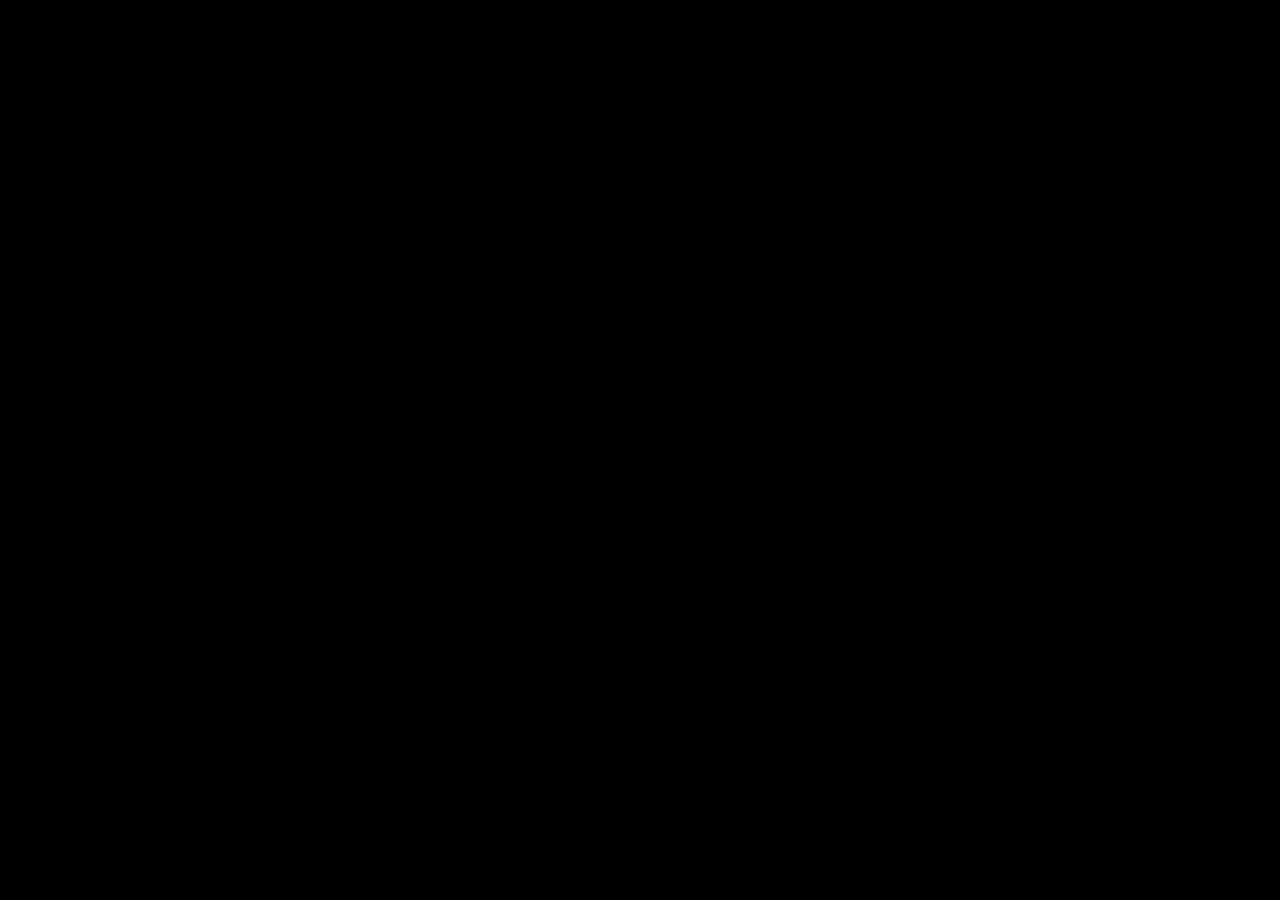
==== index.html @ 100f5323 "preparazione" ====
<!DOCTYPE html>
<html lang="it" dir="ltr">
  <head>
    <meta charset="utf-8">
    <meta name="viewport" content="width=device-width, initial-scale=1">
    <title></title>
    <link rel="stylesheet" href="https://cdnjs.cloudflare.com/ajax/libs/font-awesome/4.7.0/css/font-awesome.min.css">
    <link rel="stylesheet" href="css/style.css">
  </head>
  <body>

    <div class="container">

    </div>


  </body>
  </html>
---- css/style.css ----
*{
  box-sizing: border-box;
  margin: 0;
  padding: 0;
}

.container{
  height: 100vh;
  width: 100vw;
  max-width: 100%;
  background-color: black;
  color: #fff;
}











/* xs */
@media screen and (max-width: 768px){

}
/* /xs */

/* sd */
@media screen and (min-width: 769px) and (max-width: 991px){

}
/* /sd */

/* md */
@media screen and (min-width: 992px) and (max-width: 1200px){

}
/* /md */

/* lg */
@media screen and (min-width: 1201px){

}
/* /lg */
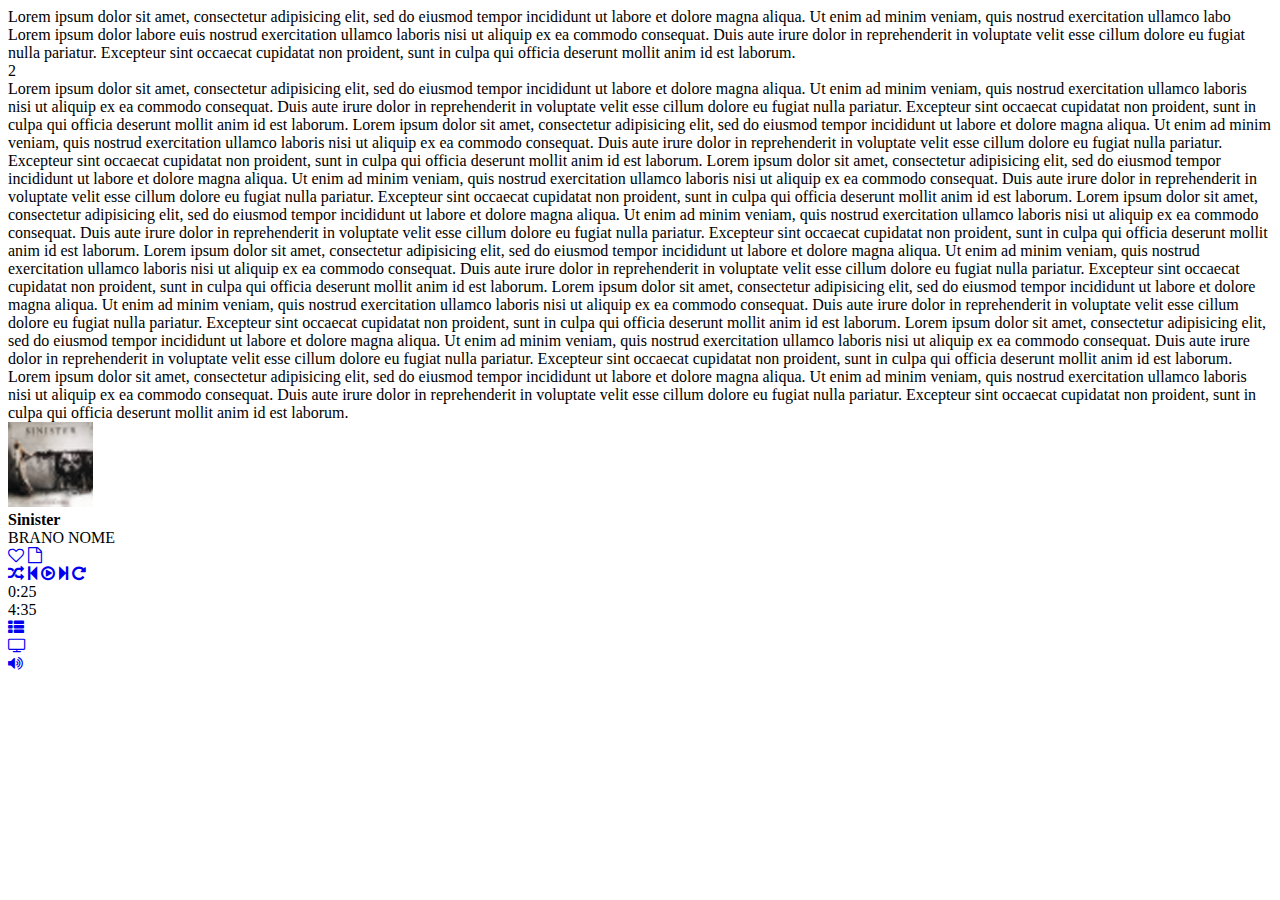
==== commit d32f7bd1: "yctc" ====
--- a/index.html
+++ b/index.html
@@ -5,14 +5,144 @@
     <meta name="viewport" content="width=device-width, initial-scale=1">
     <title></title>
     <link rel="stylesheet" href="https://cdnjs.cloudflare.com/ajax/libs/font-awesome/4.7.0/css/font-awesome.min.css">
-    <link rel="stylesheet" href="css/style.css">
+    <link rel="stylesheet" href="css/style2.css">
+    <link rel="preconnect" href="https://fonts.gstatic.com">
+<link href="https://fonts.googleapis.com/css2?family=Roboto:ital,wght@0,100;0,300;0,400;0,500;0,700;0,900;1,100;1,300;1,400;1,500;1,700;1,900&display=swap" rel="stylesheet">
   </head>
   <body>
+    <!-- contenitore pagina -->
+    <div class="container clearfix">
+      <div class="ciao">
+        <!-- sidebar -->
+        <div class="sidebar fl">
 
-    <div class="container">
+          <!-- top-sidebar -->
+          <div class="sidebar-top">
+            <div class="sidebar-top-1">
+              Lorem ipsum dolor sit amet, consectetur adipisicing elit, sed do eiusmod tempor incididunt ut labore et dolore magna aliqua. Ut enim ad minim veniam, quis nostrud exercitation ullamco labo
+            </div>
+            <div class="sidebar-top-2">
+              Lorem ipsum dolor labore euis nostrud exercitation ullamco laboris nisi ut aliquip ex ea commodo consequat. Duis aute irure dolor in reprehenderit in voluptate velit esse cillum dolore eu fugiat nulla pariatur. Excepteur sint occaecat cupidatat non proident, sunt in culpa qui officia deserunt mollit anim id est laborum.
+            </div>
+          </div>
+          <!-- /top-sidebar -->
+
+          <!-- bottom-sidebar -->
+          <div class="sidebar-bottom">
+            2
+          </div>
+          <!-- /bottom-sidebar -->
+
+        </div>
+        <!-- /sidebar -->
+
+        <!-- barra nera -->
+        <div class="barra fl">
+          <div class="upgrade-button">
+
+          </div>
+        </div>
+        <!-- /barra-nera -->
+
+        <!-- content -->
+        <div class="content fl">
+          Lorem ipsum dolor sit amet, consectetur adipisicing elit, sed do eiusmod tempor incididunt ut labore et dolore magna aliqua. Ut enim ad minim veniam, quis nostrud exercitation ullamco laboris nisi ut aliquip ex ea commodo consequat. Duis aute irure dolor in reprehenderit in voluptate velit esse cillum dolore eu fugiat nulla pariatur. Excepteur sint occaecat cupidatat non proident, sunt in culpa qui officia deserunt mollit anim id est laborum.
+          Lorem ipsum dolor sit amet, consectetur adipisicing elit, sed do eiusmod tempor incididunt ut labore et dolore magna aliqua. Ut enim ad minim veniam, quis nostrud exercitation ullamco laboris nisi ut aliquip ex ea commodo consequat. Duis aute irure dolor in reprehenderit in voluptate velit esse cillum dolore eu fugiat nulla pariatur. Excepteur sint occaecat cupidatat non proident, sunt in culpa qui officia deserunt mollit anim id est laborum.
+          Lorem ipsum dolor sit amet, consectetur adipisicing elit, sed do eiusmod tempor incididunt ut labore et dolore magna aliqua. Ut enim ad minim veniam, quis nostrud exercitation ullamco laboris nisi ut aliquip ex ea commodo consequat. Duis aute irure dolor in reprehenderit in voluptate velit esse cillum dolore eu fugiat nulla pariatur. Excepteur sint occaecat cupidatat non proident, sunt in culpa qui officia deserunt mollit anim id est laborum.
+          Lorem ipsum dolor sit amet, consectetur adipisicing elit, sed do eiusmod tempor incididunt ut labore et dolore magna aliqua. Ut enim ad minim veniam, quis nostrud exercitation ullamco laboris nisi ut aliquip ex ea commodo consequat. Duis aute irure dolor in reprehenderit in voluptate velit esse cillum dolore eu fugiat nulla pariatur. Excepteur sint occaecat cupidatat non proident, sunt in culpa qui officia deserunt mollit anim id est laborum.
+          Lorem ipsum dolor sit amet, consectetur adipisicing elit, sed do eiusmod tempor incididunt ut labore et dolore magna aliqua. Ut enim ad minim veniam, quis nostrud exercitation ullamco laboris nisi ut aliquip ex ea commodo consequat. Duis aute irure dolor in reprehenderit in voluptate velit esse cillum dolore eu fugiat nulla pariatur. Excepteur sint occaecat cupidatat non proident, sunt in culpa qui officia deserunt mollit anim id est laborum.
+          Lorem ipsum dolor sit amet, consectetur adipisicing elit, sed do eiusmod tempor incididunt ut labore et dolore magna aliqua. Ut enim ad minim veniam, quis nostrud exercitation ullamco laboris nisi ut aliquip ex ea commodo consequat. Duis aute irure dolor in reprehenderit in voluptate velit esse cillum dolore eu fugiat nulla pariatur. Excepteur sint occaecat cupidatat non proident, sunt in culpa qui officia deserunt mollit anim id est laborum.
+          Lorem ipsum dolor sit amet, consectetur adipisicing elit, sed do eiusmod tempor incididunt ut labore et dolore magna aliqua. Ut enim ad minim veniam, quis nostrud exercitation ullamco laboris nisi ut aliquip ex ea commodo consequat. Duis aute irure dolor in reprehenderit in voluptate velit esse cillum dolore eu fugiat nulla pariatur. Excepteur sint occaecat cupidatat non proident, sunt in culpa qui officia deserunt mollit anim id est laborum.
+          Lorem ipsum dolor sit amet, consectetur adipisicing elit, sed do eiusmod tempor incididunt ut labore et dolore magna aliqua. Ut enim ad minim veniam, quis nostrud exercitation ullamco laboris nisi ut aliquip ex ea commodo consequat. Duis aute irure dolor in reprehenderit in voluptate velit esse cillum dolore eu fugiat nulla pariatur. Excepteur sint occaecat cupidatat non proident, sunt in culpa qui officia deserunt mollit anim id est laborum.
+        </div>
+        <!-- /content -->
+      </div>
+
+
+      <!-- footer -->
+      <footer>
+        <div class="cento">
+          <!-- left -->
+          <div class="footer-left">
+
+            <div>
+              <div>
+                <img src="img/little-img.jpg">
+              </div>
+              <div>
+                <div>
+                  <strong>Sinister</strong>
+                </div>
+                <div class="col-gray-foot font-extra-small">
+                  BRANO NOME
+                </div>
+              </div>
+            </div>
+
+            <div class="icon-group">
+              <span><a href="#"><i class="fa fa-heart-o" aria-hidden="true"></i></a></span>
+              <span><a href="#"><i class="fa fa-file-o" aria-hidden="true"></i></a></span>
+            </div>
+          </div>
+          <!-- /left -->
+
+
+
+
+          <!-- center -->
+          <div class="footer-center">
+            <div class="footer-center-top">
+              <span><a href="#"><i class="fa fa-random" aria-hidden="true"></i></a></span>
+              <span><a href="#"><i class="fa fa-step-backward" aria-hidden="true"></i></a></span>
+              <span><a href="#"><i class="fa fa-play-circle-o" aria-hidden="true"></i></a></span>
+              <span><a href="#"><i class="fa fa-step-forward" aria-hidden="true"></i></a></span>
+              <span><a href="#"><i class="fa fa-repeat" aria-hidden="true"></i></a></span>
+            </div>
+            <div class="footer-center-bottom">
+              <div class="ciao">
+                0:25
+              </div>
+              <div class="group-lit-line-foot">
+                <div class="lit-line-foot1"></div>
+                <div class="lit-line-foot2"></div>
+              </div>
+              <div>
+                4:35
+              </div>
+
+            </div>
+
+
+
+
+
+
+
+
+          </div>
+          <!-- /center -->
+          <!-- right -->
+          <div class="footer-right">
+            <div><a href="#"><i class="fa fa-th-list" aria-hidden="true"></i></a></div>
+            <div><a href="#"><i class="fa fa-television" aria-hidden="true"></i></a></div>
+            <div><a href="#"><i class="fa fa-volume-up" aria-hidden="true"></i></a></div>
+            <div class="group-lit-line-foot">
+              <div class="lit-line-foot1"></div>
+              <div class="lit-line-foot2"></div>
+            </div>
+
+
+          </div>
+          <!-- /right -->
+        </div>
+
+
+
+      </footer>
+      <!-- /footer -->
 
     </div>
-
+    <!-- /contenitore-pagina -->
 
   </body>
   </html>
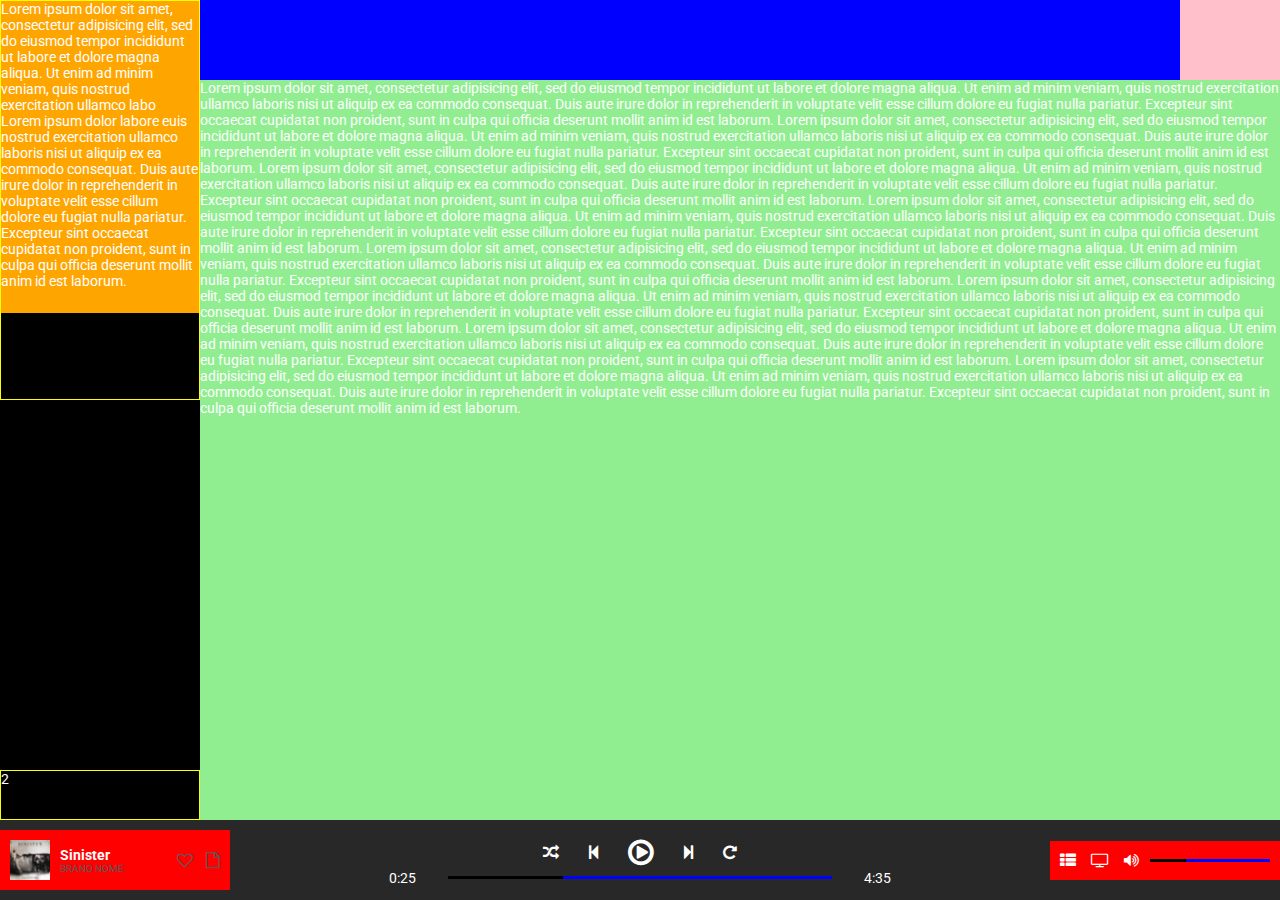
==== commit 33510f89: "vuyb" ====
--- a/index.html
+++ b/index.html
@@ -5,7 +5,7 @@
     <meta name="viewport" content="width=device-width, initial-scale=1">
     <title></title>
     <link rel="stylesheet" href="https://cdnjs.cloudflare.com/ajax/libs/font-awesome/4.7.0/css/font-awesome.min.css">
-    <link rel="stylesheet" href="css/style2.css">
+    <link rel="stylesheet" href="css/style.css">
     <link rel="preconnect" href="https://fonts.gstatic.com">
 <link href="https://fonts.googleapis.com/css2?family=Roboto:ital,wght@0,100;0,300;0,400;0,500;0,700;0,900;1,100;1,300;1,400;1,500;1,700;1,900&display=swap" rel="stylesheet">
   </head>
--- a/css/style.css
+++ b/css/style.css
@@ -0,0 +1,346 @@
+/* general */
+*{
+  box-sizing: border-box;
+  margin: 0;
+  padding: 0;
+  font-family: 'Roboto', sans-serif;
+}
+.clearfix{
+  display: table;
+  content: "";
+  clear: both;
+}
+.fl{
+  float: left;
+}
+.col-gray-foot{
+  color: #5a5a5a;
+}
+
+/* /general */
+
+/* struttura generale*/
+.container{
+  height: 100vh;
+  width: 100vw;
+  max-width: 100%;
+  background-color: black;
+  color: #fff;
+  font-size: 14px;
+  position: relative;
+}
+.ciao{
+  height: calc(100% - 80px);
+}
+.sidebar{
+  height: calc(100vh - 80px);
+  width: 200px;
+  background-color: black;
+  display: flex;
+  flex-direction: column;
+  justify-content: space-between;
+}
+.barra{
+  width: calc(100% - 200px);
+  background-color: blue;
+  height: 80px;
+  position: relative;
+}
+.content{
+  height: calc(100vh - 160px);
+  width: calc(100% - 200px);
+  background-color: lightgreen;
+  overflow: hidden;
+}
+footer{
+  /* width: 100%; */
+  height: 80px;
+  background-color: #282828;
+  /* position: fixed;
+  bottom: 0; */
+
+  /* padding-right: 10px; */
+
+}
+.cento{
+  width: 100%;
+  height: 100%;
+  display: flex;
+  justify-content: space-between;
+  align-items: center;
+}
+/* /struttura generale*/
+
+/* struttura sidebar */
+/* sidebar top */
+.sidebar-top{
+  height: 400px;
+  overflow-y: hidden;
+  min-height: 300px;
+  width: 100%;
+  border: 1px solid yellow;
+  display: flex;
+  flex-direction: column;
+}
+.sidebar-top-1{
+  background-color: orange;
+  width: 100%;
+}
+.sidebar-top-2{
+  background-color: orange;
+  height: 200px;
+  width: 100%;
+  overflow-y: scroll;
+}
+/* /sidebar top */
+/* sidebar bottom */
+.sidebar-bottom{
+  height: 50px;
+  min-height: 0;
+  width: 100%;
+  border: 1px solid yellow;
+}
+/* /sidebar-bottom */
+/* /struttra sidebar */
+
+/* struttura barra */
+.upgrade-button{
+  height: 80px;
+  width: 100px;
+  background-color: pink;
+  position: fixed;
+  right: 0;
+  z-index: 10;
+}
+/* /struttura barra */
+
+/* struttura footer */
+
+
+
+/* footer left */
+.footer-left{
+  display: flex;
+  align-items: center;
+  justify-content: space-between;
+  padding: 10px;
+  background-color: red;
+  width: 230px;
+}
+.footer-left img{
+  height: 40px;
+  margin-right: 10px;
+  vertical-align: middle;
+}
+.footer-left > div:first-of-type{
+  display: flex;
+  align-items: center;
+  /* margin-right: 7px; */
+}
+/* .footer-left > div:nth-of-type(3){
+  margin-left: 20%;
+
+} */
+
+/* .footer-left > div:nth-of-type(2){
+  margin-right: 40px;
+} */
+/* .footer-left > div:nth-of-type(3) > span:first-child{
+  margin-right: 10px;
+} */
+.footer-left a{
+  color: #5a5a5a;
+  font-size: 16px;
+}
+.footer-left .icon-group > span{
+  margin-left: 10px;
+}
+.font-extra-small{
+  font-size: 10px;
+}
+/* /footer-left */
+
+
+
+
+
+/* footer-center */
+.footer-center{
+  width: 50%;
+  height: 100%;
+  /* width: calc(100% - 460px); */
+  display: flex;
+  flex-direction: column;
+  align-items: center;
+  justify-content: center;
+  margin-left: 5px;
+  margin-right: 5px
+}
+.footer-center-top{
+
+    display: flex;
+    justify-content: center;
+    align-items: center;
+}
+.footer-center-top > span:nth-last-of-type(1n+2){
+  margin-right: 30px;
+}
+.footer-center-top > span a{
+  font-size: 16px;
+  color: #fff;
+}
+.footer-center-top > span:nth-of-type(3) a{
+  font-size: 30px;
+}
+
+.footer-center-bottom{
+  width: 100%;
+  display: flex;
+  justify-content: center;
+}
+
+.group-lit-line-foot{
+  width: 60%;
+
+  display: flex;
+  align-items: center;
+  margin-left: 5%;
+  margin-right: 5%;
+}
+.lit-line-foot1{
+  border-bottom: 3px solid black;
+  width: 30%;
+}
+.lit-line-foot2{
+
+  border-bottom: 3px solid blue;
+  width: 70%;
+}
+/* .footer-center-top{
+  display: flex;
+  align-items: center;
+}
+.footer-center-top a{
+  color: #fff;
+  font-size: 16px;
+}
+.footer-center-top > span:nth-last-of-type(1n+2){
+  margin-right: 30px;
+}
+.footer-center-top span:nth-of-type(3) a{
+  font-size: 30px;
+}
+.footer-center-bottom{
+  display: flex;
+  justify-content: center;
+} */
+
+
+/* /footer-center */
+/* footer-right */
+.footer-right{
+  display: flex;
+  align-items: center;
+  padding: 10px;
+  /* justify-content: space-between; */
+  /* height: 100%; */
+  width: 230px;
+
+  background-color: red;
+}
+.footer-right a{
+  color: #fff;
+  font-size: 16px;
+}
+.footer-right > div:nth-of-type(1n+2) a{
+  margin-left: 15px;
+}
+.footer-right .group-lit-line-foot{
+
+
+  margin-right: 0;
+}
+/* /footer-right */
+/* /struttura footer */
+
+
+
+
+
+
+
+
+
+
+
+
+
+
+
+
+
+
+/* xs */
+@media screen and (max-width: 576px){
+  .sidebar{
+    max-width: 50px;
+
+  }
+
+  .content{
+
+    width: calc(100% - 50px);
+
+  }
+
+  .barra{
+    width: calc(100% - 50px);
+
+  }
+
+  .footer-right a{
+
+    font-size: 12px;
+  }
+  .footer-left a{
+    font-size: 12px;
+  }
+  .footer-right > div:nth-of-type(1n+2) a{
+
+    margin-left: 7px;
+
+  }
+}
+/* /xs */
+
+/* sd */
+@media screen and (min-width: 769px) and (max-width: 991px){
+
+}
+/* /sd */
+
+/* md */
+@media screen and (min-width: 992px) and (max-width: 1200px){
+
+}
+/* /md */
+
+/* lg */
+@media screen and (min-width: 1201px){
+
+}
+/* /lg */
+
+
+
+
+
+
+
+
+
+
+/* colori sidebar: background black; color: #989898; and #fff; */
+/* colori footer: background: #282828; color: #c1c1c1; and #5a5a5a; */
+/* colore barra: background: #080b12; */
+/* colore content: background: #141922; color: #7c7e83; */
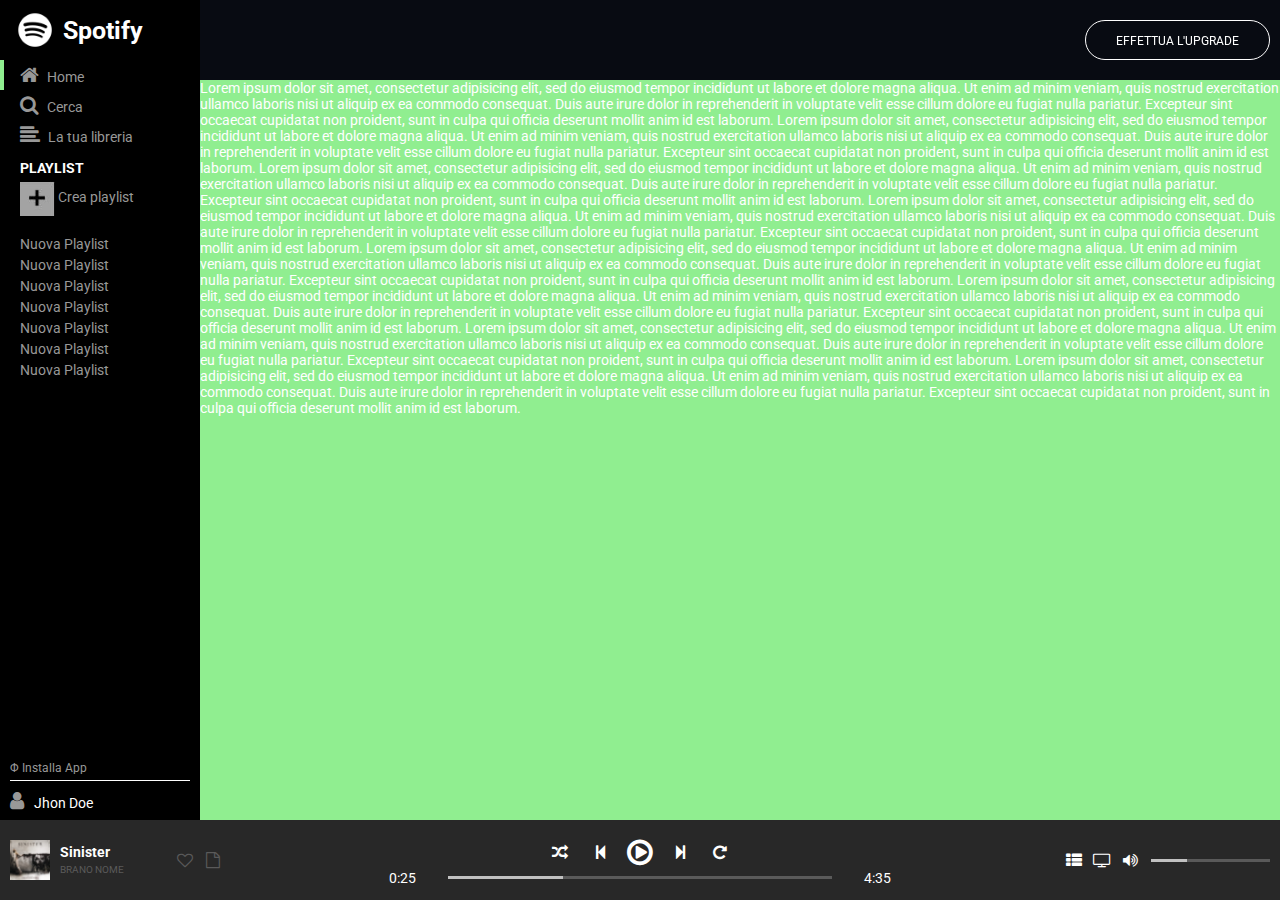
==== commit 52acecc3: "sist" ====
--- a/index.html
+++ b/index.html
@@ -12,131 +12,164 @@
   <body>
     <!-- contenitore pagina -->
     <div class="container clearfix">
-      <div class="ciao">
-        <!-- sidebar -->
-        <div class="sidebar fl">
 
-          <!-- top-sidebar -->
-          <div class="sidebar-top">
-            <div class="sidebar-top-1">
-              Lorem ipsum dolor sit amet, consectetur adipisicing elit, sed do eiusmod tempor incididunt ut labore et dolore magna aliqua. Ut enim ad minim veniam, quis nostrud exercitation ullamco labo
-            </div>
-            <div class="sidebar-top-2">
-              Lorem ipsum dolor labore euis nostrud exercitation ullamco laboris nisi ut aliquip ex ea commodo consequat. Duis aute irure dolor in reprehenderit in voluptate velit esse cillum dolore eu fugiat nulla pariatur. Excepteur sint occaecat cupidatat non proident, sunt in culpa qui officia deserunt mollit anim id est laborum.
-            </div>
-          </div>
-          <!-- /top-sidebar -->
+      <!-- sidebar -->
+      <div class="sidebar fl">
+        <div class="hidden-all">
 
-          <!-- bottom-sidebar -->
-          <div class="sidebar-bottom">
-            2
-          </div>
-          <!-- /bottom-sidebar -->
 
-        </div>
-        <!-- /sidebar -->
+          <div>
 
-        <!-- barra nera -->
-        <div class="barra fl">
-          <div class="upgrade-button">
+              <img src="img/logo-spy.png">
+
+
+
+              <div><a href="#"><i class="fa fa-home hover-white" aria-hidden="true"></i></a></div>
+              <div><a href="#"><i class="fa fa-search hover-white" aria-hidden="true"></i></a></div>
+              <div><a href="#"><i class="fa fa-align-left hover-white" aria-hidden="true"></i></a></div>
 
           </div>
         </div>
-        <!-- /barra-nera -->
 
-        <!-- content -->
-        <div class="content fl">
-          Lorem ipsum dolor sit amet, consectetur adipisicing elit, sed do eiusmod tempor incididunt ut labore et dolore magna aliqua. Ut enim ad minim veniam, quis nostrud exercitation ullamco laboris nisi ut aliquip ex ea commodo consequat. Duis aute irure dolor in reprehenderit in voluptate velit esse cillum dolore eu fugiat nulla pariatur. Excepteur sint occaecat cupidatat non proident, sunt in culpa qui officia deserunt mollit anim id est laborum.
-          Lorem ipsum dolor sit amet, consectetur adipisicing elit, sed do eiusmod tempor incididunt ut labore et dolore magna aliqua. Ut enim ad minim veniam, quis nostrud exercitation ullamco laboris nisi ut aliquip ex ea commodo consequat. Duis aute irure dolor in reprehenderit in voluptate velit esse cillum dolore eu fugiat nulla pariatur. Excepteur sint occaecat cupidatat non proident, sunt in culpa qui officia deserunt mollit anim id est laborum.
-          Lorem ipsum dolor sit amet, consectetur adipisicing elit, sed do eiusmod tempor incididunt ut labore et dolore magna aliqua. Ut enim ad minim veniam, quis nostrud exercitation ullamco laboris nisi ut aliquip ex ea commodo consequat. Duis aute irure dolor in reprehenderit in voluptate velit esse cillum dolore eu fugiat nulla pariatur. Excepteur sint occaecat cupidatat non proident, sunt in culpa qui officia deserunt mollit anim id est laborum.
-          Lorem ipsum dolor sit amet, consectetur adipisicing elit, sed do eiusmod tempor incididunt ut labore et dolore magna aliqua. Ut enim ad minim veniam, quis nostrud exercitation ullamco laboris nisi ut aliquip ex ea commodo consequat. Duis aute irure dolor in reprehenderit in voluptate velit esse cillum dolore eu fugiat nulla pariatur. Excepteur sint occaecat cupidatat non proident, sunt in culpa qui officia deserunt mollit anim id est laborum.
-          Lorem ipsum dolor sit amet, consectetur adipisicing elit, sed do eiusmod tempor incididunt ut labore et dolore magna aliqua. Ut enim ad minim veniam, quis nostrud exercitation ullamco laboris nisi ut aliquip ex ea commodo consequat. Duis aute irure dolor in reprehenderit in voluptate velit esse cillum dolore eu fugiat nulla pariatur. Excepteur sint occaecat cupidatat non proident, sunt in culpa qui officia deserunt mollit anim id est laborum.
-          Lorem ipsum dolor sit amet, consectetur adipisicing elit, sed do eiusmod tempor incididunt ut labore et dolore magna aliqua. Ut enim ad minim veniam, quis nostrud exercitation ullamco laboris nisi ut aliquip ex ea commodo consequat. Duis aute irure dolor in reprehenderit in voluptate velit esse cillum dolore eu fugiat nulla pariatur. Excepteur sint occaecat cupidatat non proident, sunt in culpa qui officia deserunt mollit anim id est laborum.
-          Lorem ipsum dolor sit amet, consectetur adipisicing elit, sed do eiusmod tempor incididunt ut labore et dolore magna aliqua. Ut enim ad minim veniam, quis nostrud exercitation ullamco laboris nisi ut aliquip ex ea commodo consequat. Duis aute irure dolor in reprehenderit in voluptate velit esse cillum dolore eu fugiat nulla pariatur. Excepteur sint occaecat cupidatat non proident, sunt in culpa qui officia deserunt mollit anim id est laborum.
-          Lorem ipsum dolor sit amet, consectetur adipisicing elit, sed do eiusmod tempor incididunt ut labore et dolore magna aliqua. Ut enim ad minim veniam, quis nostrud exercitation ullamco laboris nisi ut aliquip ex ea commodo consequat. Duis aute irure dolor in reprehenderit in voluptate velit esse cillum dolore eu fugiat nulla pariatur. Excepteur sint occaecat cupidatat non proident, sunt in culpa qui officia deserunt mollit anim id est laborum.
+        <!-- top-sidebar -->
+        <div class="sidebar-top hidden-xs">
+          <div class="sidebar-top-1">
+            <div class="logo-side">
+              <img src="img/logo-spy.png">
+              <span class="spotify">Spotify</span>
+            </div>
+            <div class="home-side home-home-side">
+              <a href="#" class="col-gray-side hover-white"><i class="fa fa-home hover-white" aria-hidden="true"></i><span> Home</span></a>
+            </div>
+            <div class="home-side">
+              <a href="#" class="col-gray-side hover-white"><i class="fa fa-search hover-white" aria-hidden="true"></i><span> Cerca</span></a>
+            </div>
+            <div class="home-side">
+              <a href="#" class="col-gray-side hover-white"><i class="fa fa-align-left hover-white" aria-hidden="true"></i><span> La tua libreria</span></a>
+            </div>
+            <div class="playlist">
+              PLAYLIST
+            </div>
+            <div class="cont-logo-pl">
+              <a href="#" class="col-gray-side hover-white">
+                <img src="img/croce.jpg">
+                <span>Crea playlist</span>
+              </a>
+
+            </div>
+          </div>
+          <div class="sidebar-top-2">
+            <div><a href="#" class="col-gray-side hover-white">Nuova Playlist</a></div>
+            <div><a href="#" class="col-gray-side hover-white">Nuova Playlist</a></div>
+            <div><a href="#" class="col-gray-side hover-white">Nuova Playlist</a></div>
+            <div><a href="#" class="col-gray-side hover-white">Nuova Playlist</a></div>
+            <div><a href="#" class="col-gray-side hover-white">Nuova Playlist</a></div>
+            <div><a href="#" class="col-gray-side hover-white">Nuova Playlist</a></div>
+            <div><a href="#" class="col-gray-side hover-white">Nuova Playlist</a></div>
+
+
+          </div>
         </div>
-        <!-- /content -->
+        <!-- /top-sidebar -->
+
+        <!-- bottom-sidebar -->
+        <div class="sidebar-bottom hidden-xs">
+          <a href="#" class="fs col-gray-side hover-white">
+            &#934; Installa App
+          </a>
+          <div class="sidebar-bottom1">
+            <a href="#"><span class="col-gray-side"><i class="fa fa-user" aria-hidden="true"></i></span><span>Jhon Doe</span></a>
+          </div>
+        </div>
+        <!-- /bottom-sidebar -->
+
       </div>
+      <!-- /sidebar -->
 
+      <!-- barra nera -->
+      <div class="barra fl">
+        <a href="#" class="upgrade-button">
+          EFFETTUA L'UPGRADE
+        </a>
+      </div>
+      <!-- /barra-nera -->
+
+      <!-- content -->
+      <div class="content fl">
+        Lorem ipsum dolor sit amet, consectetur adipisicing elit, sed do eiusmod tempor incididunt ut labore et dolore magna aliqua. Ut enim ad minim veniam, quis nostrud exercitation ullamco laboris nisi ut aliquip ex ea commodo consequat. Duis aute irure dolor in reprehenderit in voluptate velit esse cillum dolore eu fugiat nulla pariatur. Excepteur sint occaecat cupidatat non proident, sunt in culpa qui officia deserunt mollit anim id est laborum.
+        Lorem ipsum dolor sit amet, consectetur adipisicing elit, sed do eiusmod tempor incididunt ut labore et dolore magna aliqua. Ut enim ad minim veniam, quis nostrud exercitation ullamco laboris nisi ut aliquip ex ea commodo consequat. Duis aute irure dolor in reprehenderit in voluptate velit esse cillum dolore eu fugiat nulla pariatur. Excepteur sint occaecat cupidatat non proident, sunt in culpa qui officia deserunt mollit anim id est laborum.
+        Lorem ipsum dolor sit amet, consectetur adipisicing elit, sed do eiusmod tempor incididunt ut labore et dolore magna aliqua. Ut enim ad minim veniam, quis nostrud exercitation ullamco laboris nisi ut aliquip ex ea commodo consequat. Duis aute irure dolor in reprehenderit in voluptate velit esse cillum dolore eu fugiat nulla pariatur. Excepteur sint occaecat cupidatat non proident, sunt in culpa qui officia deserunt mollit anim id est laborum.
+        Lorem ipsum dolor sit amet, consectetur adipisicing elit, sed do eiusmod tempor incididunt ut labore et dolore magna aliqua. Ut enim ad minim veniam, quis nostrud exercitation ullamco laboris nisi ut aliquip ex ea commodo consequat. Duis aute irure dolor in reprehenderit in voluptate velit esse cillum dolore eu fugiat nulla pariatur. Excepteur sint occaecat cupidatat non proident, sunt in culpa qui officia deserunt mollit anim id est laborum.
+        Lorem ipsum dolor sit amet, consectetur adipisicing elit, sed do eiusmod tempor incididunt ut labore et dolore magna aliqua. Ut enim ad minim veniam, quis nostrud exercitation ullamco laboris nisi ut aliquip ex ea commodo consequat. Duis aute irure dolor in reprehenderit in voluptate velit esse cillum dolore eu fugiat nulla pariatur. Excepteur sint occaecat cupidatat non proident, sunt in culpa qui officia deserunt mollit anim id est laborum.
+        Lorem ipsum dolor sit amet, consectetur adipisicing elit, sed do eiusmod tempor incididunt ut labore et dolore magna aliqua. Ut enim ad minim veniam, quis nostrud exercitation ullamco laboris nisi ut aliquip ex ea commodo consequat. Duis aute irure dolor in reprehenderit in voluptate velit esse cillum dolore eu fugiat nulla pariatur. Excepteur sint occaecat cupidatat non proident, sunt in culpa qui officia deserunt mollit anim id est laborum.
+        Lorem ipsum dolor sit amet, consectetur adipisicing elit, sed do eiusmod tempor incididunt ut labore et dolore magna aliqua. Ut enim ad minim veniam, quis nostrud exercitation ullamco laboris nisi ut aliquip ex ea commodo consequat. Duis aute irure dolor in reprehenderit in voluptate velit esse cillum dolore eu fugiat nulla pariatur. Excepteur sint occaecat cupidatat non proident, sunt in culpa qui officia deserunt mollit anim id est laborum.
+        Lorem ipsum dolor sit amet, consectetur adipisicing elit, sed do eiusmod tempor incididunt ut labore et dolore magna aliqua. Ut enim ad minim veniam, quis nostrud exercitation ullamco laboris nisi ut aliquip ex ea commodo consequat. Duis aute irure dolor in reprehenderit in voluptate velit esse cillum dolore eu fugiat nulla pariatur. Excepteur sint occaecat cupidatat non proident, sunt in culpa qui officia deserunt mollit anim id est laborum.
+      </div>
+      <!-- /content -->
 
       <!-- footer -->
       <footer>
-        <div class="cento">
-          <!-- left -->
-          <div class="footer-left">
 
+        <!-- footer left -->
+        <div class="footer-left">
+          <div>
+            <div>
+              <img src="img/little-img.jpg">
+            </div>
             <div>
               <div>
-                <img src="img/little-img.jpg">
+                <strong>Sinister</strong>
               </div>
-              <div>
-                <div>
-                  <strong>Sinister</strong>
-                </div>
-                <div class="col-gray-foot font-extra-small">
-                  BRANO NOME
-                </div>
-              </div>
-            </div>
-
-            <div class="icon-group">
-              <span><a href="#"><i class="fa fa-heart-o" aria-hidden="true"></i></a></span>
-              <span><a href="#"><i class="fa fa-file-o" aria-hidden="true"></i></a></span>
+              <a href="#" class="col-gray-foot font-extra-small">
+                BRANO NOME
+              </a>
             </div>
           </div>
-          <!-- /left -->
+          <div class="icon-group">
+            <span><a href="#"><i class="fa fa-heart-o" aria-hidden="true"></i></a></span>
+            <span><a href="#"><i class="fa fa-file-o" aria-hidden="true"></i></a></span>
+          </div>
+        </div>
+        <!-- /footer left -->
 
+        <!-- footer center -->
+        <div class="footer-center">
+          <div class="footer-center-top">
+            <span><a href="#"><i class="fa fa-random" aria-hidden="true"></i></a></span>
+            <span><a href="#"><i class="fa fa-step-backward" aria-hidden="true"></i></a></span>
+            <span><a href="#"><i class="fa fa-play-circle-o" aria-hidden="true"></i></a></span>
+            <span><a href="#"><i class="fa fa-step-forward" aria-hidden="true"></i></a></span>
+            <span><a href="#"><i class="fa fa-repeat" aria-hidden="true"></i></a></span>
+          </div>
+          <div class="footer-center-bottom">
+            <div class="ciao">
+              0:25
+            </div>
+            <div class="group-lit-line-foot">
 
-
-
-          <!-- center -->
-          <div class="footer-center">
-            <div class="footer-center-top">
-              <span><a href="#"><i class="fa fa-random" aria-hidden="true"></i></a></span>
-              <span><a href="#"><i class="fa fa-step-backward" aria-hidden="true"></i></a></span>
-              <span><a href="#"><i class="fa fa-play-circle-o" aria-hidden="true"></i></a></span>
-              <span><a href="#"><i class="fa fa-step-forward" aria-hidden="true"></i></a></span>
-              <span><a href="#"><i class="fa fa-repeat" aria-hidden="true"></i></a></span>
-            </div>
-            <div class="footer-center-bottom">
-              <div class="ciao">
-                0:25
-              </div>
-              <div class="group-lit-line-foot">
-                <div class="lit-line-foot1"></div>
-                <div class="lit-line-foot2"></div>
-              </div>
-              <div>
-                4:35
-              </div>
-
-            </div>
-
-
-
-
-
-
-
-
-          </div>
-          <!-- /center -->
-          <!-- right -->
-          <div class="footer-right">
-            <div><a href="#"><i class="fa fa-th-list" aria-hidden="true"></i></a></div>
-            <div><a href="#"><i class="fa fa-television" aria-hidden="true"></i></a></div>
-            <div><a href="#"><i class="fa fa-volume-up" aria-hidden="true"></i></a></div>
-            <div class="group-lit-line-foot">
               <div class="lit-line-foot1"></div>
+              <div class="pallini"></div>
               <div class="lit-line-foot2"></div>
             </div>
+            <div>
+              4:35
+            </div>
+          </div>
+        </div>
+        <!-- /footer center -->
 
-
+        <!-- right -->
+        <div class="footer-right">
+          <div><a href="#"><i class="fa fa-th-list" aria-hidden="true"></i></a></div>
+          <div><a href="#"><i class="fa fa-television" aria-hidden="true"></i></a></div>
+          <div><a href="#"><i class="fa fa-volume-up" aria-hidden="true"></i></a></div>
+          <div class="group-lit-line-foot">
+            <div class="lit-line-foot1"></div>
+            <div class="pallini"></div>
+            <div class="lit-line-foot2"></div>
           </div>
-          <!-- /right -->
         </div>
-
-
+        <!-- /footer right -->
 
       </footer>
       <!-- /footer -->
--- a/css/style.css
+++ b/css/style.css
@@ -16,7 +16,15 @@
 .col-gray-foot{
   color: #5a5a5a;
 }
-
+.col-gray-side{
+  color: #989898;
+}
+a{
+  text-decoration: none;
+}
+.fs{
+  font-size: 12px;
+}
 /* /general */
 
 /* struttura generale*/
@@ -29,9 +37,6 @@
   font-size: 14px;
   position: relative;
 }
-.ciao{
-  height: calc(100% - 80px);
-}
 .sidebar{
   height: calc(100vh - 80px);
   width: 200px;
@@ -42,7 +47,7 @@
 }
 .barra{
   width: calc(100% - 200px);
-  background-color: blue;
+  background-color: #080b12;
   height: 80px;
   position: relative;
 }
@@ -53,18 +58,11 @@
   overflow: hidden;
 }
 footer{
-  /* width: 100%; */
+  width: 100%;
   height: 80px;
   background-color: #282828;
-  /* position: fixed;
-  bottom: 0; */
-
-  /* padding-right: 10px; */
-
-}
-.cento{
-  width: 100%;
-  height: 100%;
+  position: fixed;
+  bottom: 0;
   display: flex;
   justify-content: space-between;
   align-items: center;
@@ -72,51 +70,148 @@
 /* /struttura generale*/
 
 /* struttura sidebar */
+
 /* sidebar top */
+/* .hidden-xs{
+  display: none;
+} */
+.hidden-all{
+  display: none;
+}
+.hidden-all > div{
+  display: flex;
+  flex-direction: column;
+  align-items: center;
+}
+.hidden-all > div > div{
+  padding-top: 10px;
+}
+.hidden-all img{
+  width: 40px;
+}
 .sidebar-top{
   height: 400px;
   overflow-y: hidden;
   min-height: 300px;
   width: 100%;
-  border: 1px solid yellow;
   display: flex;
   flex-direction: column;
 }
+.sidebar i{
+  font-size: 20px;
+  color: #989898;
+}
 .sidebar-top-1{
-  background-color: orange;
-  width: 100%;
+  background-color: black;
+  width: 100%;
+}
+.sidebar-top-1 .logo-side{
+  padding: 5px 10px;
+}
+.logo-side .spotify{
+  font-size: 25px;
+  vertical-align: middle;
+  font-weight: bold;
+}
+.sidebar-top-1 img{
+  height: 50px;
+  vertical-align: middle;
+}
+.home-side{
+  padding: 5px 20px;
+}
+.home-side a span{
+  padding-left: 5px;
+}
+.home-home-side{
+  border-left: 4px solid lightgreen;
+  padding-left: 16px;
+}
+.playlist{
+  padding-top: 10px;
+  padding-left: 20px;
+  font-weight: bold;
+}
+.cont-logo-pl{
+  padding-top: 5px;
+  padding-left: 20px;
+  padding-bottom: 20px;
+}
+.cont-logo-pl img{
+  height: 35px;
 }
 .sidebar-top-2{
-  background-color: orange;
   height: 200px;
   width: 100%;
+  padding: 0 20px;
   overflow-y: scroll;
 }
+.sidebar-top-2 >div{
+  padding-bottom: 5px;
+}
+.hover-white:hover{
+  color: #fff;
+  font-weight: bold;
+}
 /* /sidebar top */
+
 /* sidebar bottom */
 .sidebar-bottom{
-  height: 50px;
+  /* height: 60px; */
   min-height: 0;
   width: 100%;
-  border: 1px solid yellow;
+}
+.sidebar-bottom1{
+  height: 40px;
+  line-height: 40px;
+  border-top: 1px solid #fff;
+  margin: 0 10px;
+}
+.sidebar-bottom > a{
+  display: inline-block;
+  padding: 5px 10px;
+}
+.sidebar-bottom1:hover{
+  font-weight: bold;
+}
+.sidebar-bottom1 span:first-of-type{
+  font-size: 20px;
+
+}
+.sidebar-bottom1 span:nth-child(2){
+  padding-left: 10px;
+  color: #fff;
 }
 /* /sidebar-bottom */
+
 /* /struttra sidebar */
 
 /* struttura barra */
 .upgrade-button{
-  height: 80px;
-  width: 100px;
-  background-color: pink;
+  height: 40px;
+  line-height: 40px;
+  padding: 0 30px;
+  border-radius: 30px;
+  margin-right: 10px;
+  color: #fff;
+  text-decoration: none;
+  font-size: 12px;
+  border: 1px solid #fff;
   position: fixed;
+  top: 20px;
   right: 0;
   z-index: 10;
 }
+.upgrade-button:hover{
+  height: 50px;
+  line-height: 50px;
+  font-weight: bold;
+  position: fixed;
+  top: 15px;
+}
 /* /struttura barra */
 
 /* struttura footer */
-
-
 
 /* footer left */
 .footer-left{
@@ -124,7 +219,6 @@
   align-items: center;
   justify-content: space-between;
   padding: 10px;
-  background-color: red;
   width: 230px;
 }
 .footer-left img{
@@ -135,40 +229,31 @@
 .footer-left > div:first-of-type{
   display: flex;
   align-items: center;
-  /* margin-right: 7px; */
-}
-/* .footer-left > div:nth-of-type(3){
-  margin-left: 20%;
-
-} */
-
-/* .footer-left > div:nth-of-type(2){
-  margin-right: 40px;
-} */
-/* .footer-left > div:nth-of-type(3) > span:first-child{
-  margin-right: 10px;
-} */
-.footer-left a{
+}
+.footer-left .icon-group a{
   color: #5a5a5a;
   font-size: 16px;
 }
+.footer-left .icon-group a:hover{
+  color: #fff;
+}
 .footer-left .icon-group > span{
   margin-left: 10px;
 }
 .font-extra-small{
   font-size: 10px;
+  text-decoration: none;
+}
+.font-extra-small:hover{
+  text-decoration: underline;
+  color: #fff;
 }
 /* /footer-left */
-
-
-
-
 
 /* footer-center */
 .footer-center{
   width: 50%;
   height: 100%;
-  /* width: calc(100% - 460px); */
   display: flex;
   flex-direction: column;
   align-items: center;
@@ -177,90 +262,105 @@
   margin-right: 5px
 }
 .footer-center-top{
-
-    display: flex;
-    justify-content: center;
-    align-items: center;
-}
-.footer-center-top > span:nth-last-of-type(1n+2){
+  display: flex;
+  justify-content: center;
+  align-items: center;
+}
+/* .footer-center-top > span:nth-last-of-type(1n+2){
   margin-right: 30px;
+} */
+.footer-center-top > span{
+  width: 40px;
+  text-align: center;
 }
 .footer-center-top > span a{
   font-size: 16px;
   color: #fff;
 }
+.footer-center-top > span a:hover{
+  font-size: 18px;
+}
+.footer-center-top > span:nth-of-type(3){
+  height: 35px;
+  line-height: 35px;
+}
 .footer-center-top > span:nth-of-type(3) a{
   font-size: 30px;
 }
-
+.footer-center-top > span:nth-of-type(3) a:hover{
+  font-size: 35px;
+}
 .footer-center-bottom{
   width: 100%;
   display: flex;
   justify-content: center;
 }
-
-.group-lit-line-foot{
+.footer-center .group-lit-line-foot{
   width: 60%;
-
   display: flex;
   align-items: center;
   margin-left: 5%;
   margin-right: 5%;
+  position: relative;
+}
+.footer-right .group-lit-line-foot{
+  width: 100%;
+  display: flex;
+  align-items: center;
+  margin-left: 3%;
+  margin-right: 3%;
+  position: relative;
+}
+
+
+
+.group-lit-line-foot:hover .lit-line-foot1{
+  border-bottom: 5px solid lightgreen;
+}
+.group-lit-line-foot:hover .pallini{
+  display: block;
 }
 .lit-line-foot1{
-  border-bottom: 3px solid black;
+  border-bottom: 3px solid #c1c1c1;
   width: 30%;
 }
 .lit-line-foot2{
-
-  border-bottom: 3px solid blue;
+  border-bottom: 3px solid #5a5a5a;
   width: 70%;
 }
-/* .footer-center-top{
-  display: flex;
-  align-items: center;
-}
-.footer-center-top a{
-  color: #fff;
-  font-size: 16px;
-}
-.footer-center-top > span:nth-last-of-type(1n+2){
-  margin-right: 30px;
-}
-.footer-center-top span:nth-of-type(3) a{
-  font-size: 30px;
-}
-.footer-center-bottom{
-  display: flex;
-  justify-content: center;
-} */
-
-
+.pallini{
+  height: 10px;
+  width: 10px;
+  border-radius: 50%;
+  background-color: #fff;
+  display: none;
+  margin-left: -1px;
+}
 /* /footer-center */
+
 /* footer-right */
 .footer-right{
   display: flex;
   align-items: center;
   padding: 10px;
-  /* justify-content: space-between; */
-  /* height: 100%; */
   width: 230px;
-
-  background-color: red;
 }
 .footer-right a{
   color: #fff;
   font-size: 16px;
 }
+.footer-right > div{
+  width: 50px;
+  text-align: center;
+}
 .footer-right > div:nth-of-type(1n+2) a{
-  margin-left: 15px;
+  /* margin-left: 15px; */
 }
 .footer-right .group-lit-line-foot{
-
-
   margin-right: 0;
 }
 /* /footer-right */
+
 /* /struttura footer */
 
 
@@ -274,14 +374,22 @@
 
 
 
-
-
+/* md */
+@media screen and (max-width: 991px){
+
+}
+/* /md */
+/* sd */
+@media screen and (max-width: 767px){
+
+}
+/* /sd */
 
 
 
 
 /* xs */
-@media screen and (max-width: 576px){
+@media screen and (max-width: 575px){
   .sidebar{
     max-width: 50px;
 
@@ -297,7 +405,9 @@
     width: calc(100% - 50px);
 
   }
-
+  .hidden-xs{
+    display: none;
+  }
   .footer-right a{
 
     font-size: 12px;
@@ -310,20 +420,17 @@
     margin-left: 7px;
 
   }
+  .hidden-all{
+    display: block;
+  }
+  .footer-right > div{
+    width: 25px;
+  }
 }
 /* /xs */
 
-/* sd */
-@media screen and (min-width: 769px) and (max-width: 991px){
-
-}
-/* /sd */
-
-/* md */
-@media screen and (min-width: 992px) and (max-width: 1200px){
-
-}
-/* /md */
+
+
 
 /* lg */
 @media screen and (min-width: 1201px){
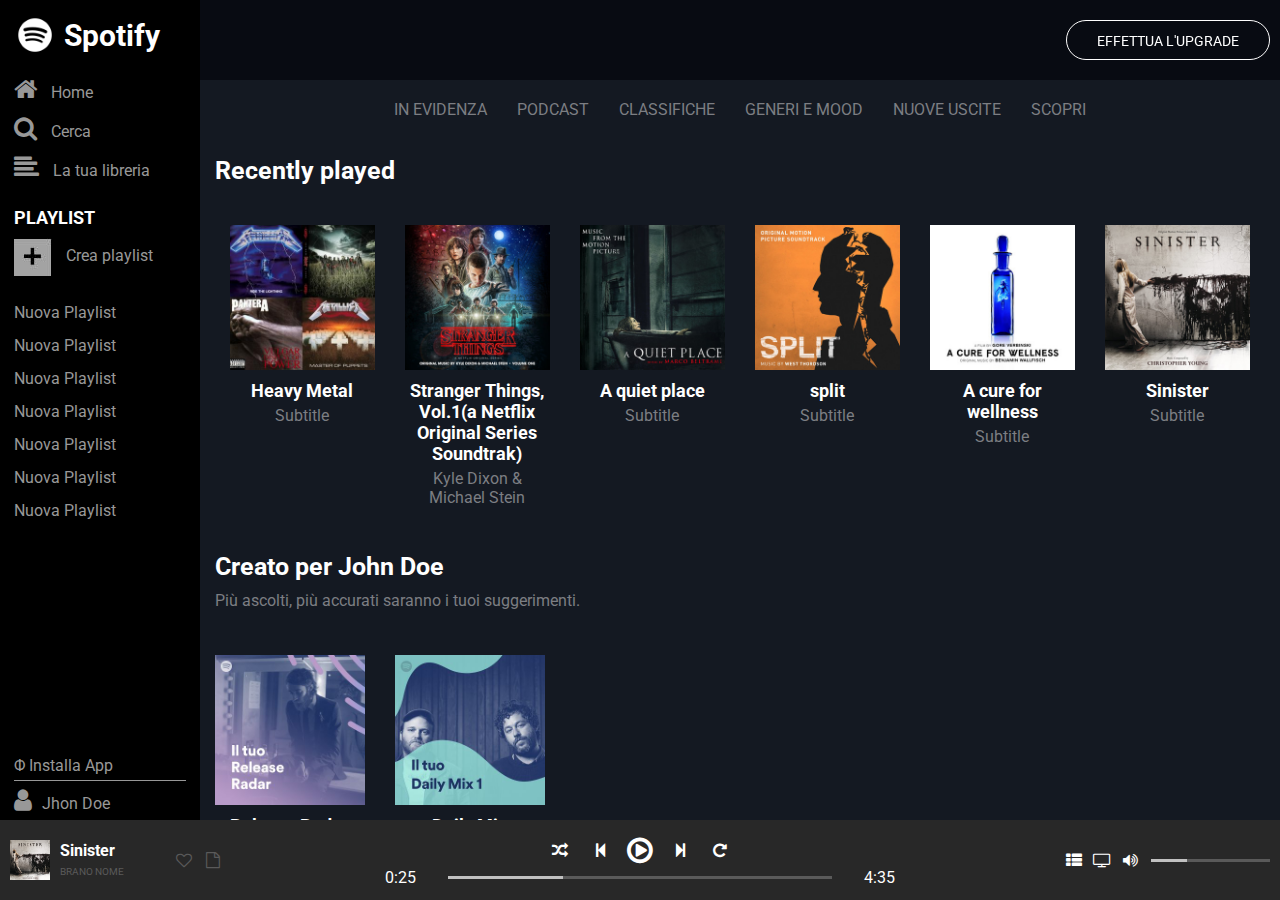
==== commit 04b7ef68: "progetto finito" ====
--- a/index.html
+++ b/index.html
@@ -15,70 +15,86 @@
 
       <!-- sidebar -->
       <div class="sidebar fl">
+
+        <!-- hidden-sidebar -->
         <div class="hidden-all">
-
-
-          <div>
-
+          <div>
+            <div>
               <img src="img/logo-spy.png">
-
-
-
               <div><a href="#"><i class="fa fa-home hover-white" aria-hidden="true"></i></a></div>
               <div><a href="#"><i class="fa fa-search hover-white" aria-hidden="true"></i></a></div>
               <div><a href="#"><i class="fa fa-align-left hover-white" aria-hidden="true"></i></a></div>
-
-          </div>
-        </div>
+            </div>
+            <div>
+              <div><a href="#" class="hover-white">&#934;</a></div>
+              <div><a href="#" class="hover-white"><i class="fa fa-user" aria-hidden="true"></i></a></div>
+            </div>
+          </div>
+        </div>
+        <!-- /hidden-sidebar -->
 
         <!-- top-sidebar -->
         <div class="sidebar-top hidden-xs">
+
           <div class="sidebar-top-1">
             <div class="logo-side">
               <img src="img/logo-spy.png">
-              <span class="spotify">Spotify</span>
-            </div>
-            <div class="home-side home-home-side">
-              <a href="#" class="col-gray-side hover-white"><i class="fa fa-home hover-white" aria-hidden="true"></i><span> Home</span></a>
-            </div>
-            <div class="home-side">
-              <a href="#" class="col-gray-side hover-white"><i class="fa fa-search hover-white" aria-hidden="true"></i><span> Cerca</span></a>
-            </div>
-            <div class="home-side">
-              <a href="#" class="col-gray-side hover-white"><i class="fa fa-align-left hover-white" aria-hidden="true"></i><span> La tua libreria</span></a>
-            </div>
+              <h1>Spotify</h1>
+            </div>
+
+            <div class="group-home">
+              <div class="linea"></div>
+              <div>
+                <a href="#" class="hover-white"><i class="fa fa-home" aria-hidden="true"></i><span> Home</span></a>
+              </div>
+            </div>
+            <div class="group-home">
+              <div class="linea"></div>
+              <div>
+                <a href="#" class="hover-white"><i class="fa fa-search" aria-hidden="true"></i><span> Cerca</span></a>
+              </div>
+            </div>
+            <div class="group-home">
+              <div class="linea"></div>
+              <div>
+                <a href="#" class="hover-white"><i class="fa fa-align-left" aria-hidden="true"></i><span> La tua libreria</span></a>
+              </div>
+            </div>
+
             <div class="playlist">
-              PLAYLIST
-            </div>
-            <div class="cont-logo-pl">
-              <a href="#" class="col-gray-side hover-white">
-                <img src="img/croce.jpg">
-                <span>Crea playlist</span>
-              </a>
-
-            </div>
-          </div>
+              <h3>
+                PLAYLIST
+              </h3>
+              <div>
+                <a href="#" class="hover-white">
+                  <img src="img/croce.jpg">
+                  <span>Crea playlist</span>
+                </a>
+              </div>
+            </div>
+          </div>
+
           <div class="sidebar-top-2">
-            <div><a href="#" class="col-gray-side hover-white">Nuova Playlist</a></div>
-            <div><a href="#" class="col-gray-side hover-white">Nuova Playlist</a></div>
-            <div><a href="#" class="col-gray-side hover-white">Nuova Playlist</a></div>
-            <div><a href="#" class="col-gray-side hover-white">Nuova Playlist</a></div>
-            <div><a href="#" class="col-gray-side hover-white">Nuova Playlist</a></div>
-            <div><a href="#" class="col-gray-side hover-white">Nuova Playlist</a></div>
-            <div><a href="#" class="col-gray-side hover-white">Nuova Playlist</a></div>
-
-
+            <div><a href="#" class="hover-white">Nuova Playlist</a></div>
+            <div><a href="#" class="hover-white">Nuova Playlist</a></div>
+            <div><a href="#" class="hover-white">Nuova Playlist</a></div>
+            <div><a href="#" class="hover-white">Nuova Playlist</a></div>
+            <div><a href="#" class="hover-white">Nuova Playlist</a></div>
+            <div><a href="#" class="hover-white">Nuova Playlist</a></div>
+            <div><a href="#" class="hover-white">Nuova Playlist</a></div>
           </div>
         </div>
         <!-- /top-sidebar -->
 
         <!-- bottom-sidebar -->
         <div class="sidebar-bottom hidden-xs">
-          <a href="#" class="fs col-gray-side hover-white">
-            &#934; Installa App
-          </a>
-          <div class="sidebar-bottom1">
-            <a href="#"><span class="col-gray-side"><i class="fa fa-user" aria-hidden="true"></i></span><span>Jhon Doe</span></a>
+          <div>
+            <a href="#" class="hover-white">
+              &#934; Installa App
+            </a>
+          </div>
+          <div>
+            <a href="#" class="hover-white"><i class="fa fa-user" aria-hidden="true"></i><span>Jhon Doe</span></a>
           </div>
         </div>
         <!-- /bottom-sidebar -->
@@ -96,14 +112,207 @@
 
       <!-- content -->
       <div class="content fl">
-        Lorem ipsum dolor sit amet, consectetur adipisicing elit, sed do eiusmod tempor incididunt ut labore et dolore magna aliqua. Ut enim ad minim veniam, quis nostrud exercitation ullamco laboris nisi ut aliquip ex ea commodo consequat. Duis aute irure dolor in reprehenderit in voluptate velit esse cillum dolore eu fugiat nulla pariatur. Excepteur sint occaecat cupidatat non proident, sunt in culpa qui officia deserunt mollit anim id est laborum.
-        Lorem ipsum dolor sit amet, consectetur adipisicing elit, sed do eiusmod tempor incididunt ut labore et dolore magna aliqua. Ut enim ad minim veniam, quis nostrud exercitation ullamco laboris nisi ut aliquip ex ea commodo consequat. Duis aute irure dolor in reprehenderit in voluptate velit esse cillum dolore eu fugiat nulla pariatur. Excepteur sint occaecat cupidatat non proident, sunt in culpa qui officia deserunt mollit anim id est laborum.
-        Lorem ipsum dolor sit amet, consectetur adipisicing elit, sed do eiusmod tempor incididunt ut labore et dolore magna aliqua. Ut enim ad minim veniam, quis nostrud exercitation ullamco laboris nisi ut aliquip ex ea commodo consequat. Duis aute irure dolor in reprehenderit in voluptate velit esse cillum dolore eu fugiat nulla pariatur. Excepteur sint occaecat cupidatat non proident, sunt in culpa qui officia deserunt mollit anim id est laborum.
-        Lorem ipsum dolor sit amet, consectetur adipisicing elit, sed do eiusmod tempor incididunt ut labore et dolore magna aliqua. Ut enim ad minim veniam, quis nostrud exercitation ullamco laboris nisi ut aliquip ex ea commodo consequat. Duis aute irure dolor in reprehenderit in voluptate velit esse cillum dolore eu fugiat nulla pariatur. Excepteur sint occaecat cupidatat non proident, sunt in culpa qui officia deserunt mollit anim id est laborum.
-        Lorem ipsum dolor sit amet, consectetur adipisicing elit, sed do eiusmod tempor incididunt ut labore et dolore magna aliqua. Ut enim ad minim veniam, quis nostrud exercitation ullamco laboris nisi ut aliquip ex ea commodo consequat. Duis aute irure dolor in reprehenderit in voluptate velit esse cillum dolore eu fugiat nulla pariatur. Excepteur sint occaecat cupidatat non proident, sunt in culpa qui officia deserunt mollit anim id est laborum.
-        Lorem ipsum dolor sit amet, consectetur adipisicing elit, sed do eiusmod tempor incididunt ut labore et dolore magna aliqua. Ut enim ad minim veniam, quis nostrud exercitation ullamco laboris nisi ut aliquip ex ea commodo consequat. Duis aute irure dolor in reprehenderit in voluptate velit esse cillum dolore eu fugiat nulla pariatur. Excepteur sint occaecat cupidatat non proident, sunt in culpa qui officia deserunt mollit anim id est laborum.
-        Lorem ipsum dolor sit amet, consectetur adipisicing elit, sed do eiusmod tempor incididunt ut labore et dolore magna aliqua. Ut enim ad minim veniam, quis nostrud exercitation ullamco laboris nisi ut aliquip ex ea commodo consequat. Duis aute irure dolor in reprehenderit in voluptate velit esse cillum dolore eu fugiat nulla pariatur. Excepteur sint occaecat cupidatat non proident, sunt in culpa qui officia deserunt mollit anim id est laborum.
-        Lorem ipsum dolor sit amet, consectetur adipisicing elit, sed do eiusmod tempor incididunt ut labore et dolore magna aliqua. Ut enim ad minim veniam, quis nostrud exercitation ullamco laboris nisi ut aliquip ex ea commodo consequat. Duis aute irure dolor in reprehenderit in voluptate velit esse cillum dolore eu fugiat nulla pariatur. Excepteur sint occaecat cupidatat non proident, sunt in culpa qui officia deserunt mollit anim id est laborum.
+
+        <!-- navbar -->
+        <nav>
+          <div>
+            <div class="bb"></div>
+            <a href="#">IN EVIDENZA</a>
+          </div>
+          <div>
+            <div class="bb"></div>
+            <a href="#">PODCAST</a>
+          </div>
+          <div>
+            <div class="bb"></div>
+            <a href="#">CLASSIFICHE</a>
+          </div>
+          <div>
+            <div class="bb"></div>
+            <a href="#">GENERI E MOOD</a>
+          </div>
+          <div>
+            <div class="bb"></div>
+            <a href="#">NUOVE USCITE</a>
+          </div>
+          <div>
+            <div class="bb"></div>
+            <a href="#">SCOPRI</a>
+          </div>
+        </nav>
+        <!-- /navbar -->
+
+        <h2>Recently played</h2>
+
+        <div class="content-content">
+          <div class="block-content">
+            <a href="#">
+              <div class="cont-image">
+                <div class="cont-play">
+                  <i class="fa fa-play-circle-o" aria-hidden="true"></i>
+                </div>
+                <img src="img/image1.jpg">
+              </div>
+              <div class="cont-title">
+                <h3>Heavy Metal</h3>
+                <div>
+                  Subtitle
+                </div>
+              </div>
+            </a>
+          </div>
+          <div class="block-content">
+            <a href="#">
+              <div class="cont-image">
+                <div class="cont-play">
+                  <i class="fa fa-play-circle-o" aria-hidden="true"></i>
+                </div>
+                <img src="img/image2.jpeg">
+              </div>
+              <div class="cont-title">
+                <h3>Stranger Things, Vol.1(a Netflix Original Series Soundtrak)</h3>
+                <div>
+                  Kyle Dixon & Michael Stein
+                </div>
+              </div>
+            </a>
+          </div>
+          <div class="block-content">
+            <a href="#">
+              <div class="cont-image">
+                <div class="cont-play">
+                  <i class="fa fa-play-circle-o" aria-hidden="true"></i>
+                </div>
+                <img src="img/image3.jpeg">
+              </div>
+              <div class="cont-title">
+                <h3>A quiet place</h3>
+                <div>
+                  Subtitle
+                </div>
+              </div>
+            </a>
+          </div>
+          <div class="block-content">
+            <a href="#">
+              <div class="cont-image">
+                <div class="cont-play">
+                  <i class="fa fa-play-circle-o" aria-hidden="true"></i>
+                </div>
+                <img src="img/image4.jpeg">
+              </div>
+              <div class="cont-title">
+                <h3>split</h3>
+                <div>
+                  Subtitle
+                </div>
+              </div>
+            </a>
+          </div>
+          <div class="block-content">
+            <a href="#">
+              <div class="cont-image">
+                <div class="cont-play">
+                  <i class="fa fa-play-circle-o" aria-hidden="true"></i>
+                </div>
+                <img src="img/image5.jpeg">
+              </div>
+              <div class="cont-title">
+                <h3>A cure for wellness</h3>
+                <div>
+                  Subtitle
+                </div>
+              </div>
+            </a>
+          </div>
+          <div class="block-content">
+            <a href="#">
+              <div class="cont-image">
+                <div class="cont-play">
+                  <i class="fa fa-play-circle-o" aria-hidden="true"></i>
+                </div>
+                <img src="img/image6.jpeg">
+              </div>
+              <div class="cont-title">
+                <h3>Sinister</h3>
+                <div>
+                  Subtitle
+                </div>
+              </div>
+            </a>
+          </div>
+        </div>
+
+        <h2>Creato per John Doe</h2>
+        <div class="mrgb">Più ascolti, più accurati saranno i tuoi suggerimenti.</div>
+
+        <div class="content-content">
+          <div class="block-content">
+            <a href="#">
+              <div class="cont-image">
+                <div class="cont-play">
+                  <i class="fa fa-play-circle-o" aria-hidden="true"></i>
+                </div>
+                <img src="img/image7.jpeg">
+              </div>
+              <div class="cont-title">
+                <h3>Release Radar</h3>
+              </div>
+            </a>
+          </div>
+          <div class="block-content">
+            <a href="#">
+              <div class="cont-image">
+                <div class="cont-play">
+                  <i class="fa fa-play-circle-o" aria-hidden="true"></i>
+                </div>
+                <img src="img/image8.jpeg">
+              </div>
+              <div class="cont-title">
+                <h3>Daily Mix</h3>
+              </div>
+            </a>
+          </div>
+        </div>
+
+        <h2>Artisti più popolari</h2>
+        <div class="mrgb">Più ascolti, più accurati saranno i tuoi suggerimenti.</div>
+
+        <div class="content-content">
+          <div class="block-content">
+            <a href="#">
+              <div class="cont-image">
+                <div class="cont-play">
+                  <i class="fa fa-play-circle-o" aria-hidden="true"></i>
+                </div>
+                <img src="img/circle1.png">
+              </div>
+              <div class="cont-title">
+                <h3>Dire Straits</h3>
+                <div>
+                  ARTIST
+                </div>
+              </div>
+            </a>
+          </div>
+          <div class="block-content">
+            <a href="#">
+              <div class="cont-image">
+                <div class="cont-play">
+                  <i class="fa fa-play-circle-o" aria-hidden="true"></i>
+                </div>
+                <img src="img/circle2.png">
+              </div>
+              <div class="cont-title">
+                <h3>Eminem</h3>
+                <div>
+                  ARTIST
+                </div>
+              </div>
+            </a>
+          </div>
+        </div>
+
       </div>
       <!-- /content -->
 
@@ -114,7 +323,7 @@
         <div class="footer-left">
           <div>
             <div>
-              <img src="img/little-img.jpg">
+              <img src="img/image6.jpeg">
             </div>
             <div>
               <div>
@@ -178,4 +387,4 @@
     <!-- /contenitore-pagina -->
 
   </body>
-  </html>
+</html>
--- a/css/style.css
+++ b/css/style.css
@@ -13,17 +13,26 @@
 .fl{
   float: left;
 }
-.col-gray-foot{
-  color: #5a5a5a;
-}
-.col-gray-side{
-  color: #989898;
+.hover-white:hover{
+  color: #fff;
+  font-weight: bold;
 }
 a{
   text-decoration: none;
 }
-.fs{
-  font-size: 12px;
+h1{
+  display: inline-block;
+  vertical-align: middle;
+  font-size: 30px;
+}
+h2{
+  font-size: 25px;
+  margin-top: 30px;
+  margin-left: 15px;
+}
+h3{
+  font-size: 18px;
+  color: #fff;
 }
 /* /general */
 
@@ -34,7 +43,6 @@
   max-width: 100%;
   background-color: black;
   color: #fff;
-  font-size: 14px;
   position: relative;
 }
 .sidebar{
@@ -54,8 +62,8 @@
 .content{
   height: calc(100vh - 160px);
   width: calc(100% - 200px);
-  background-color: lightgreen;
-  overflow: hidden;
+  background-color: #141922;
+  overflow-y: scroll;
 }
 footer{
   width: 100%;
@@ -70,120 +78,102 @@
 /* /struttura generale*/
 
 /* struttura sidebar */
-
-/* sidebar top */
-/* .hidden-xs{
-  display: none;
-} */
+.sidebar a{
+  color: #989898;
+}
+.sidebar i{
+  font-size: 25px;
+}
+.sidebar span{
+  padding-left: 10px;
+}
 .hidden-all{
   display: none;
+  height: calc(100vh - 80px);
 }
 .hidden-all > div{
+  height: calc(100vh - 80px);
   display: flex;
   flex-direction: column;
-  align-items: center;
+  justify-content: space-between;
+  padding: 15px 0;
 }
 .hidden-all > div > div{
+  display: flex;
+  flex-direction: column;
+  align-items: center;
+}
+.hidden-all > div > div > div{
   padding-top: 10px;
 }
 .hidden-all img{
   width: 40px;
 }
+/* sidebar top */
 .sidebar-top{
-  height: 400px;
   overflow-y: hidden;
-  min-height: 300px;
+  min-height: 400px;
   width: 100%;
   display: flex;
   flex-direction: column;
 }
-.sidebar i{
-  font-size: 20px;
-  color: #989898;
-}
-.sidebar-top-1{
-  background-color: black;
-  width: 100%;
-}
-.sidebar-top-1 .logo-side{
-  padding: 5px 10px;
-}
-.logo-side .spotify{
-  font-size: 25px;
-  vertical-align: middle;
-  font-weight: bold;
+.logo-side{
+  padding: 10px;
 }
 .sidebar-top-1 img{
   height: 50px;
   vertical-align: middle;
 }
-.home-side{
-  padding: 5px 20px;
-}
-.home-side a span{
-  padding-left: 5px;
-}
-.home-home-side{
-  border-left: 4px solid lightgreen;
-  padding-left: 16px;
+.group-home > div:nth-of-type(2), .sidebar-top-2 > div{
+  padding: 7px 14px;
+}
+.group-home{
+  position: relative;
+}
+.linea{
+  width: 4px;
+  height: 40px;
+  background-color: lightgreen;
+  position: absolute;
+  top: 50%;
+  transform: translate(0, -50%);
+  display: none;
+}
+.group-home:hover .linea{
+  display: block;
+}
+.group-home:hover .hover-white{
+  color: #fff;
+  font-weight: bold;
 }
 .playlist{
+  padding: 20px 14px;
+}
+.playlist img{
+  height: 38px;
+}
+.playlist > div{
   padding-top: 10px;
-  padding-left: 20px;
-  font-weight: bold;
-}
-.cont-logo-pl{
-  padding-top: 5px;
-  padding-left: 20px;
-  padding-bottom: 20px;
-}
-.cont-logo-pl img{
-  height: 35px;
 }
 .sidebar-top-2{
-  height: 200px;
-  width: 100%;
-  padding: 0 20px;
+  width: 100%;
   overflow-y: scroll;
 }
-.sidebar-top-2 >div{
-  padding-bottom: 5px;
-}
-.hover-white:hover{
-  color: #fff;
-  font-weight: bold;
-}
 /* /sidebar top */
-
 /* sidebar bottom */
 .sidebar-bottom{
-  /* height: 60px; */
   min-height: 0;
   width: 100%;
 }
-.sidebar-bottom1{
-  height: 40px;
-  line-height: 40px;
-  border-top: 1px solid #fff;
-  margin: 0 10px;
-}
-.sidebar-bottom > a{
-  display: inline-block;
-  padding: 5px 10px;
-}
-.sidebar-bottom1:hover{
-  font-weight: bold;
-}
-.sidebar-bottom1 span:first-of-type{
-  font-size: 20px;
-
-}
-.sidebar-bottom1 span:nth-child(2){
-  padding-left: 10px;
-  color: #fff;
+.sidebar-bottom > div:first-child{
+  margin: 0 14px;
+  padding: 5px 0;
+  border-bottom: 1px solid #989898;
+}
+.sidebar-bottom > div:nth-child(2){
+  padding: 7px 14px;
 }
 /* /sidebar-bottom */
-
 /* /struttra sidebar */
 
 /* struttura barra */
@@ -194,8 +184,7 @@
   border-radius: 30px;
   margin-right: 10px;
   color: #fff;
-  text-decoration: none;
-  font-size: 12px;
+  font-size: 14px;
   border: 1px solid #fff;
   position: fixed;
   top: 20px;
@@ -211,8 +200,86 @@
 }
 /* /struttura barra */
 
+/* struttura content */
+.content a, h2 + div{
+  color: #7c7e83;
+}
+/* nav */
+nav{
+  display: flex;
+  justify-content: center;
+  flex-wrap: wrap;
+}
+nav > div:hover .bb{
+  display: block;
+}
+nav > div:hover a{
+  color: #fff;
+  font-weight: bold;
+}
+nav > div{
+  padding: 20px 15px 7px 15px;
+  position: relative;
+}
+.bb{
+  display: none;
+  width:40px;
+  border-bottom: 1px solid lightgreen;
+  position: absolute;
+  bottom: 0;
+  left: 50%;
+  transform: translate(-50%, 0);
+}
+/* /nav */
+.content-content{
+  display: flex;
+  flex-wrap: wrap;
+}
+.block-content{
+  width: calc(100% / 6 - 30px);
+  margin: 30px 15px 15px 15px;
+}
+.block-content img{
+  width: 100%;
+  vertical-align: middle;
+}
+.cont-image{
+  position: relative;
+}
+.cont-play{
+  font-size: 70px;
+  color: #fff;
+  position: absolute;
+  top: 50%;
+  left: 50%;
+  transform: translate(-50%, -50%);
+  display: none;
+}
+.cont-title > *{
+  text-align: center;
+}
+.cont-title > h3{
+  padding-top: 10px;
+}
+.cont-title > div{
+  padding-top: 5px;
+}
+.block-content a:hover .cont-play{
+  display: block;
+  z-index: 10
+}
+.block-content a:hover img{
+  opacity: 0.2;
+}
+h2 + div{
+  margin: 10px 15px 0 15px;
+}
+.mrgb{
+  margin-bottom: 15px;
+}
+/* /struttura content */
+
 /* struttura footer */
-
 /* footer left */
 .footer-left{
   display: flex;
@@ -234,6 +301,9 @@
   color: #5a5a5a;
   font-size: 16px;
 }
+.col-gray-foot{
+  color: #5a5a5a;
+}
 .footer-left .icon-group a:hover{
   color: #fff;
 }
@@ -249,7 +319,6 @@
   color: #fff;
 }
 /* /footer-left */
-
 /* footer-center */
 .footer-center{
   width: 50%;
@@ -266,9 +335,6 @@
   justify-content: center;
   align-items: center;
 }
-/* .footer-center-top > span:nth-last-of-type(1n+2){
-  margin-right: 30px;
-} */
 .footer-center-top > span{
   width: 40px;
   text-align: center;
@@ -311,9 +377,6 @@
   margin-right: 3%;
   position: relative;
 }
-
-
-
 .group-lit-line-foot:hover .lit-line-foot1{
   border-bottom: 5px solid lightgreen;
 }
@@ -337,7 +400,6 @@
   margin-left: -1px;
 }
 /* /footer-center */
-
 /* footer-right */
 .footer-right{
   display: flex;
@@ -360,83 +422,75 @@
   margin-right: 0;
 }
 /* /footer-right */
-
 /* /struttura footer */
 
-
-
-
-
-
-
-
-
-
-
-
-/* md */
+/* mediaquery */
 @media screen and (max-width: 991px){
-
-}
-/* /md */
-/* sd */
+  .block-content{
+    width: calc(100% / 4 - 30px);
+  }
+}
 @media screen and (max-width: 767px){
-
-}
-/* /sd */
-
-
-
-
-/* xs */
+  .block-content{
+    width: calc(50% - 30px);
+  }
+}
 @media screen and (max-width: 575px){
   .sidebar{
     max-width: 50px;
-
-  }
-
+  }
   .content{
-
     width: calc(100% - 50px);
-
-  }
-
+  }
   .barra{
     width: calc(100% - 50px);
-
   }
   .hidden-xs{
     display: none;
   }
-  .footer-right a{
-
-    font-size: 12px;
-  }
-  .footer-left a{
-    font-size: 12px;
-  }
-  .footer-right > div:nth-of-type(1n+2) a{
-
-    margin-left: 7px;
-
-  }
   .hidden-all{
     display: block;
   }
+  .block-content{
+    width: calc(50% - 30px);
+  }
+  .footer-right a{
+    font-size: 12px;
+  }
+  .footer-left .icon-group a{
+    font-size: 12px;
+  }
+  .footer-right > div:nth-of-type(1n+2) a{
+    margin-left: 7px;
+  }
   .footer-right > div{
     width: 25px;
   }
 }
-/* /xs */
-
-
-
-
-/* lg */
-@media screen and (min-width: 1201px){
-
-}
-/* /lg */
+/* /mediaquery */
+
+
+
+
+
+
+
+
+
+
+
+
+
+
+
+
+
+
+
+
+
+
+
 
 
 
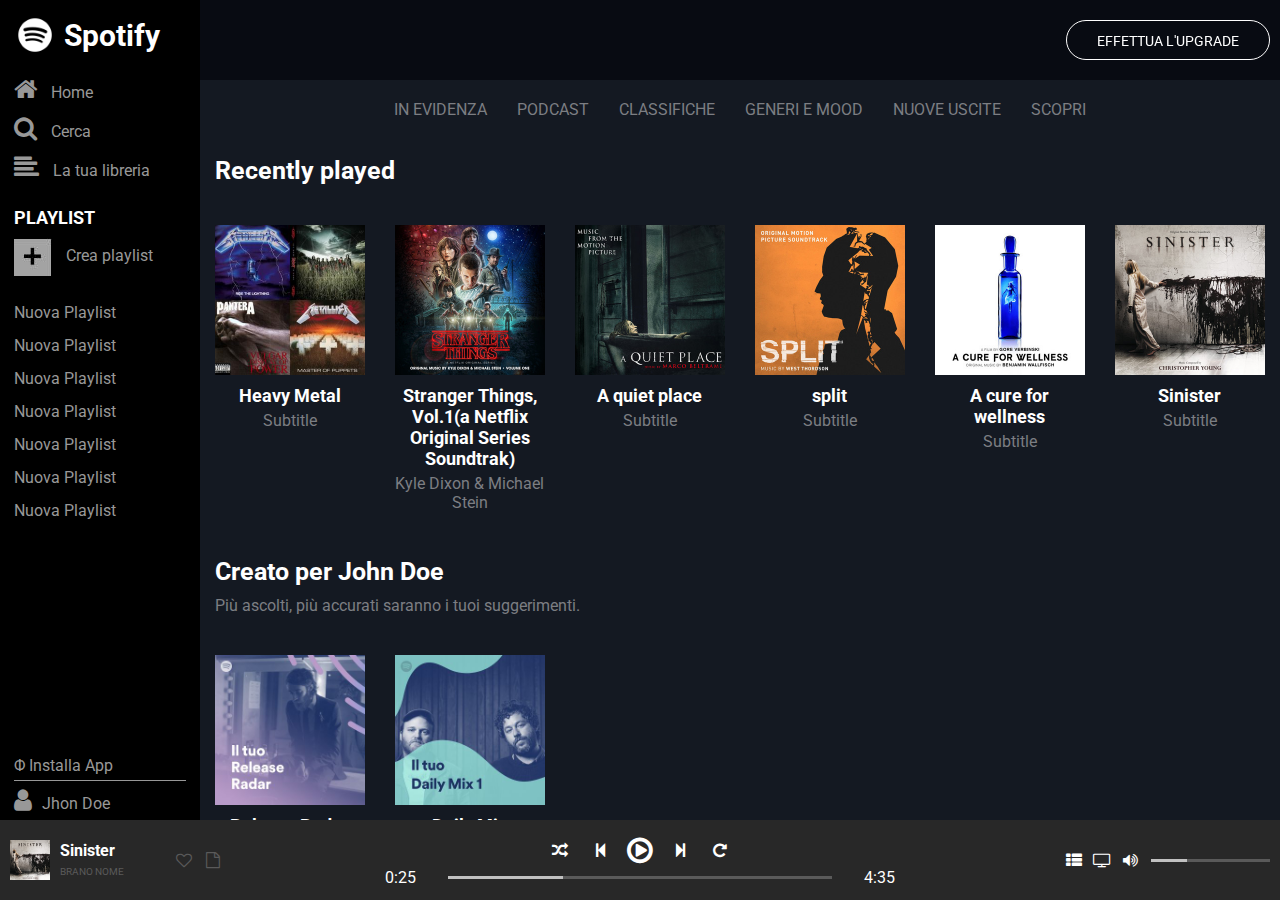
==== commit cabefd5c: "risoluzione imprecisioni" ====
--- a/index.html
+++ b/index.html
@@ -144,7 +144,7 @@
 
         <h2>Recently played</h2>
 
-        <div class="content-content">
+        <div class="content-content mrgt">
           <div class="block-content">
             <a href="#">
               <div class="cont-image">
@@ -246,7 +246,7 @@
         <h2>Creato per John Doe</h2>
         <div class="mrgb">Più ascolti, più accurati saranno i tuoi suggerimenti.</div>
 
-        <div class="content-content">
+        <div class="content-content mrgt">
           <div class="block-content">
             <a href="#">
               <div class="cont-image">
@@ -278,7 +278,7 @@
         <h2>Artisti più popolari</h2>
         <div class="mrgb">Più ascolti, più accurati saranno i tuoi suggerimenti.</div>
 
-        <div class="content-content">
+        <div class="content-content mrgt">
           <div class="block-content">
             <a href="#">
               <div class="cont-image">
--- a/css/style.css
+++ b/css/style.css
@@ -274,9 +274,12 @@
 h2 + div{
   margin: 10px 15px 0 15px;
 }
-.mrgb{
+.mrgt{
+  margin: 10px 0 0 0;
+}
+/* .mrgb{
   margin-bottom: 15px;
-}
+} */
 /* /struttura content */
 
 /* struttura footer */
